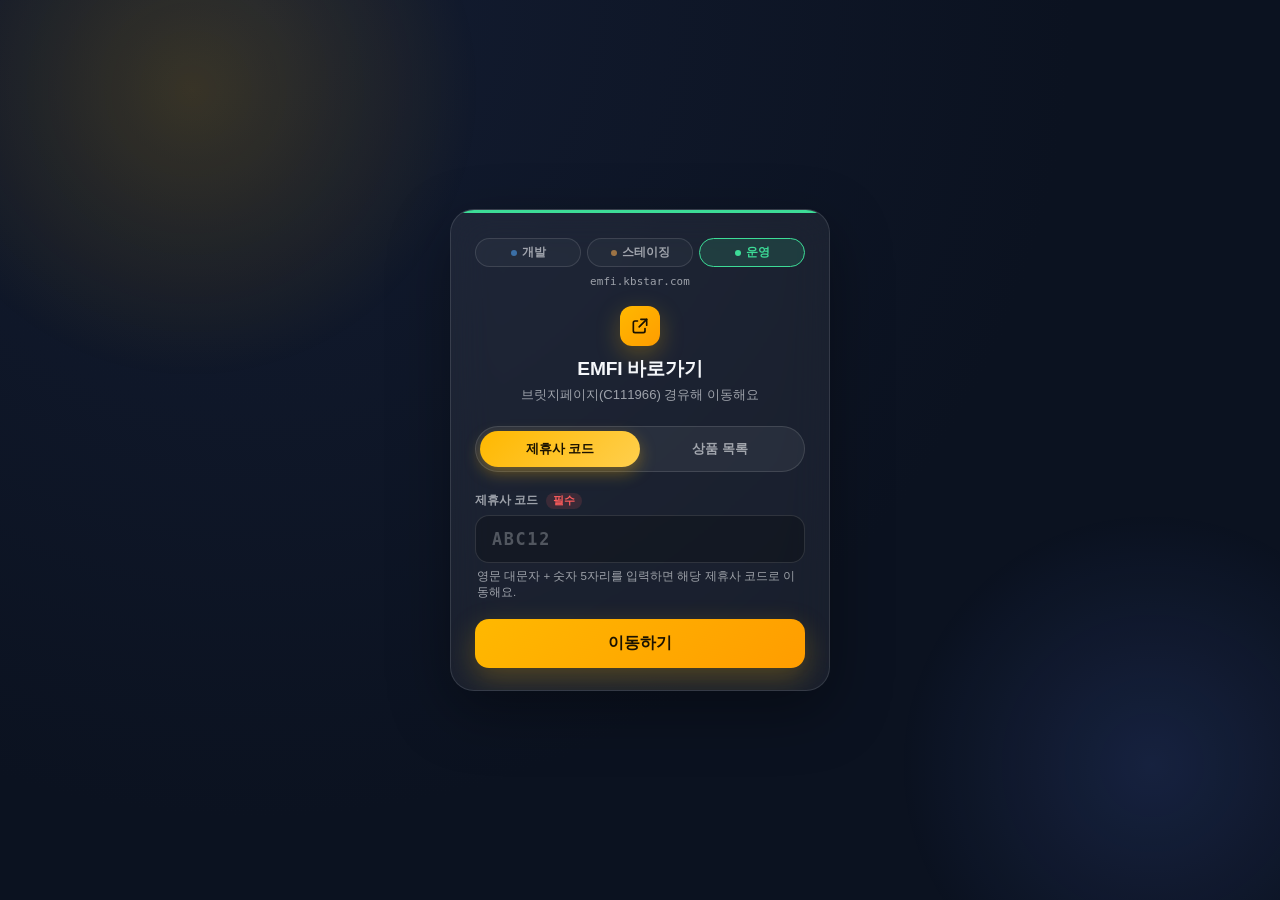
==== index.html @ 29a6f01f "상품 목록에 KB 모니모 매일이자 통장 추가 (개발/스테이징 전용) - 상품 목록 가장 아래에 "KB 모니모 매일이자 통장"(C111802) 추가 - 모니모는 제휴사 코드가 필요 " ====
<!DOCTYPE html>
<html lang="ko">
<head>
<meta charset="UTF-8" />
<meta name="viewport" content="width=device-width, initial-scale=1.0, maximum-scale=1.0, user-scalable=no, viewport-fit=cover" />
<title>EMFI 바로가기</title>
<link rel="stylesheet" href="assets/style.css" />
</head>
<body>
  <div class="bg-glow"></div>

  <main class="card" id="card">
    <div class="env-switch" role="tablist" aria-label="환경 선택">
      <button type="button" class="env-switch__option" data-env="dev" role="tab" aria-selected="false">
        <span class="env-dot"></span>개발
      </button>
      <button type="button" class="env-switch__option" data-env="staging" role="tab" aria-selected="false">
        <span class="env-dot"></span>스테이징
      </button>
      <button type="button" class="env-switch__option is-active" data-env="prod" role="tab" aria-selected="true">
        <span class="env-dot"></span>운영
      </button>
    </div>
    <p class="env-domain" id="env-domain">emfi.kbstar.com</p>

    <header class="card__header">
      <div class="logo-badge" aria-hidden="true">
        <svg width="20" height="20" viewBox="0 0 24 24" fill="none">
          <path d="M9 6H6C4.89543 6 4 6.89543 4 8V18C4 19.1046 4.89543 20 6 20H16C17.1046 20 18 19.1046 18 18V15" stroke="currentColor" stroke-width="2" stroke-linecap="round" stroke-linejoin="round"/>
          <path d="M13 4H20V11" stroke="currentColor" stroke-width="2" stroke-linecap="round" stroke-linejoin="round"/>
          <path d="M20 4L11 13" stroke="currentColor" stroke-width="2" stroke-linecap="round" stroke-linejoin="round"/>
        </svg>
      </div>
      <h1>EMFI 바로가기</h1>
      <p class="subtitle" id="subtitle">코드를 입력하면 바로 이동해드려요</p>
    </header>

    <div class="toggle" role="tablist" aria-label="이동 모드 선택">
      <button type="button" class="toggle__option is-active" data-mode="partner" role="tab" aria-selected="true">
        제휴사 코드
      </button>
      <button type="button" class="toggle__option" data-mode="product" role="tab" aria-selected="false">
        상품 목록
      </button>
      <span class="toggle__thumb" aria-hidden="true"></span>
    </div>

    <!-- Mode 1: 제휴사 코드 입력 -->
    <section class="panel is-active" id="panel-partner" role="tabpanel">
      <label class="field-label" for="input-partner">
        제휴사 코드 <span class="required-badge">필수</span>
      </label>
      <input
        id="input-partner"
        class="field__input field__input--mono"
        type="text"
        inputmode="text"
        autocomplete="off"
        autocapitalize="characters"
        spellcheck="false"
        maxlength="5"
        placeholder="ABC12"
        required
        aria-required="true"
      />
      <p class="field-caption" id="caption-partner">영문 대문자 + 숫자 5자리를 입력하면 해당 제휴사 코드로 이동해요.</p>
    </section>

    <!-- Mode 2: 상품 선택 -->
    <section class="panel" id="panel-product" role="tabpanel">
      <label class="field-label" for="select-product">
        상품 선택 <span class="required-badge">필수</span>
      </label>
      <div class="select-wrap">
        <select id="select-product" required aria-required="true"></select>
        <svg class="select-wrap__chevron" width="14" height="9" viewBox="0 0 14 9" fill="none" aria-hidden="true">
          <path d="M1 1.5L7 7.5L13 1.5" stroke="currentColor" stroke-width="1.8" stroke-linecap="round" stroke-linejoin="round"/>
        </svg>
      </div>
      <p class="field-caption">선택한 상품 페이지로 바로 이동해요.</p>

      <div class="product-alert" id="product-alert" role="status">
        <svg width="15" height="15" viewBox="0 0 24 24" fill="none" aria-hidden="true">
          <rect x="5" y="11" width="14" height="9" rx="2" stroke="currentColor" stroke-width="2"/>
          <path d="M8 11V7a4 4 0 0 1 8 0v4" stroke="currentColor" stroke-width="2" stroke-linecap="round"/>
        </svg>
        <span id="product-alert-text">개발·스테이징 환경에서만 확인할 수 있는 상품이에요.</span>
      </div>

      <div class="product-code-group" id="product-code-group">
        <label class="field-label field-label--sub" for="input-product-code">
          제휴사 코드 <span class="optional-badge">선택</span>
        </label>
        <input
          id="input-product-code"
          class="field__input field__input--mono"
          type="text"
          inputmode="text"
          autocomplete="off"
          autocapitalize="characters"
          spellcheck="false"
          maxlength="5"
          placeholder="KBB01"
        />
        <p class="field-caption" id="caption-product-code">비워두면 기본 코드 <strong>KBB01</strong>로 이동해요.</p>
      </div>
    </section>

    <button type="button" class="go-btn" id="go-btn">
      <span class="go-btn__label">이동하기</span>
      <span class="go-btn__spinner" aria-hidden="true"></span>
    </button>
  </main>

  <script src="assets/script.js"></script>
</body>
</html>
---- assets/style.css ----
:root {
  --bg-1: #0b1220;
  --bg-2: #131c31;
  --gold: #ffb800;
  --gold-soft: rgba(255, 184, 0, 0.16);
  --card-bg: rgba(255, 255, 255, 0.06);
  --card-border: rgba(255, 255, 255, 0.12);
  --text-primary: #f5f7fa;
  --text-muted: rgba(245, 247, 250, 0.6);
  --danger: #ff5d5d;
  --env-dev: #4fa8ff;
  --env-staging: #ffb04f;
  --env-prod: #3ddc97;
  --radius-lg: clamp(18px, 5vh, 24px);
  --radius-md: 14px;
  font-size: 16px;
}

* {
  box-sizing: border-box;
}

html {
  height: 100%;
}

body {
  margin: 0;
  height: 100dvh;
  height: 100svh;
  display: flex;
  align-items: center;
  justify-content: center;
  padding: clamp(10px, 3vh, 24px) 16px;
  font-family: -apple-system, BlinkMacSystemFont, "Pretendard", "Apple SD Gothic Neo",
    "Segoe UI", Roboto, "Noto Sans KR", sans-serif;
  background: radial-gradient(circle at 20% 0%, var(--bg-2), var(--bg-1) 60%);
  color: var(--text-primary);
  overflow: hidden;
}

.bg-glow {
  position: fixed;
  inset: 0;
  z-index: 0;
  pointer-events: none;
  background:
    radial-gradient(480px circle at 15% 10%, var(--gold-soft), transparent 60%),
    radial-gradient(420px circle at 90% 85%, rgba(94, 132, 255, 0.14), transparent 60%);
}

.card {
  position: relative;
  z-index: 1;
  width: 100%;
  max-width: 380px;
  max-height: 100%;
  overflow-y: auto;
  scrollbar-width: none;
  background: var(--card-bg);
  border: 1px solid var(--card-border);
  border-radius: var(--radius-lg);
  padding: clamp(16px, 4vh, 28px) clamp(16px, 5vw, 24px) clamp(14px, 3vh, 22px);
  backdrop-filter: blur(20px);
  -webkit-backdrop-filter: blur(20px);
  box-shadow: 0 20px 60px rgba(0, 0, 0, 0.35);
  animation: rise 0.5s ease;
  display: flex;
  flex-direction: column;
}

.card::-webkit-scrollbar {
  display: none;
}

.card::before {
  content: "";
  position: absolute;
  top: 0;
  left: 0;
  right: 0;
  height: 3px;
  border-radius: var(--radius-lg) var(--radius-lg) 0 0;
  background: var(--env-prod);
  transition: background 0.25s ease;
}

.card.env-dev::before {
  background: var(--env-dev);
}

.card.env-staging::before {
  background: var(--env-staging);
}

.card.env-prod::before {
  background: var(--env-prod);
}

@keyframes rise {
  from {
    opacity: 0;
    transform: translateY(12px);
  }
  to {
    opacity: 1;
    transform: translateY(0);
  }
}

/* Environment switch */
.env-switch {
  position: relative;
  display: grid;
  grid-template-columns: repeat(3, 1fr);
  gap: 6px;
  margin-bottom: 8px;
  flex-shrink: 0;
}

.env-switch__option {
  display: flex;
  align-items: center;
  justify-content: center;
  gap: 5px;
  border: 1px solid var(--card-border);
  background: rgba(255, 255, 255, 0.03);
  color: var(--text-muted);
  font-size: 0.72rem;
  font-weight: 700;
  padding: 6px 4px;
  border-radius: 999px;
  cursor: pointer;
  transition: background 0.2s ease, border-color 0.2s ease, color 0.2s ease;
  -webkit-tap-highlight-color: transparent;
}

.env-switch__option:disabled {
  opacity: 0.35;
  cursor: not-allowed;
}

.env-dot {
  width: 6px;
  height: 6px;
  flex-shrink: 0;
  border-radius: 50%;
  opacity: 0.55;
  transition: opacity 0.2s ease;
}

.env-switch__option[data-env="dev"] .env-dot {
  background: var(--env-dev);
}

.env-switch__option[data-env="staging"] .env-dot {
  background: var(--env-staging);
}

.env-switch__option[data-env="prod"] .env-dot {
  background: var(--env-prod);
}

.env-switch__option.is-active .env-dot {
  opacity: 1;
}

.env-switch__option.is-active[data-env="dev"] {
  background: rgba(79, 168, 255, 0.14);
  border-color: var(--env-dev);
  color: var(--env-dev);
}

.env-switch__option.is-active[data-env="staging"] {
  background: rgba(255, 176, 79, 0.14);
  border-color: var(--env-staging);
  color: var(--env-staging);
}

.env-switch__option.is-active[data-env="prod"] {
  background: rgba(61, 220, 151, 0.14);
  border-color: var(--env-prod);
  color: var(--env-prod);
}

.env-domain {
  text-align: center;
  margin: 0 0 clamp(10px, 2.5vh, 18px);
  font-size: 0.68rem;
  font-family: "SF Mono", "Roboto Mono", ui-monospace, monospace;
  color: var(--text-muted);
  letter-spacing: 0.01em;
}

.card__header {
  text-align: center;
  margin-bottom: clamp(14px, 3vh, 22px);
}

.logo-badge {
  display: inline-flex;
  align-items: center;
  justify-content: center;
  width: 40px;
  height: 40px;
  border-radius: 12px;
  background: linear-gradient(135deg, var(--gold), #ff9d00);
  color: #1a1200;
  font-weight: 800;
  font-size: 0.95rem;
  letter-spacing: 0.02em;
  margin-bottom: 10px;
  box-shadow: 0 8px 24px rgba(255, 184, 0, 0.28);
}

.card__header h1 {
  margin: 0 0 4px;
  font-size: 1.2rem;
  font-weight: 700;
  letter-spacing: -0.01em;
}

.subtitle {
  margin: 0;
  color: var(--text-muted);
  font-size: 0.82rem;
}

/* Toggle */
.toggle {
  position: relative;
  display: grid;
  grid-template-columns: 1fr 1fr;
  background: rgba(255, 255, 255, 0.06);
  border: 1px solid var(--card-border);
  border-radius: 999px;
  padding: 4px;
  margin-bottom: clamp(14px, 3vh, 20px);
  flex-shrink: 0;
}

.toggle__option {
  position: relative;
  z-index: 2;
  border: none;
  background: transparent;
  color: var(--text-muted);
  font-size: 0.84rem;
  font-weight: 600;
  padding: 9px 8px;
  border-radius: 999px;
  cursor: pointer;
  transition: color 0.25s ease;
  -webkit-tap-highlight-color: transparent;
}

.toggle__option.is-active {
  color: #1a1200;
}

.toggle__thumb {
  position: absolute;
  top: 4px;
  left: 4px;
  width: calc(50% - 4px);
  height: calc(100% - 8px);
  border-radius: 999px;
  background: linear-gradient(135deg, var(--gold), #ffcf4d);
  transition: transform 0.28s cubic-bezier(0.65, 0, 0.35, 1);
  z-index: 1;
  box-shadow: 0 6px 16px rgba(255, 184, 0, 0.35);
}

.toggle[data-mode="product"] .toggle__thumb {
  transform: translateX(100%);
}

/* Panels */
.panel {
  display: none;
}

.panel.is-active {
  display: block;
  animation: fade-in 0.25s ease;
}

@keyframes fade-in {
  from { opacity: 0; transform: translateY(4px); }
  to { opacity: 1; transform: translateY(0); }
}

.field-label {
  display: block;
  font-size: 0.78rem;
  font-weight: 600;
  color: var(--text-muted);
  margin-bottom: 6px;
}

.field-label--sub {
  margin-top: 14px;
}

.optional-badge {
  display: inline-block;
  margin-left: 4px;
  padding: 1px 7px;
  font-size: 0.66rem;
  font-weight: 700;
  color: var(--gold);
  background: var(--gold-soft);
  border-radius: 999px;
  vertical-align: middle;
}

.required-badge {
  display: inline-block;
  margin-left: 4px;
  padding: 1px 7px;
  font-size: 0.66rem;
  font-weight: 700;
  color: var(--danger);
  background: rgba(255, 93, 93, 0.14);
  border-radius: 999px;
  vertical-align: middle;
}

.field__input,
.select-wrap select {
  width: 100%;
  padding: 13px 16px;
  font-size: 1.05rem;
  font-weight: 700;
  letter-spacing: 0.1em;
  color: var(--text-primary);
  background: rgba(0, 0, 0, 0.25);
  border: 1.5px solid var(--card-border);
  border-radius: var(--radius-md);
  outline: none;
  transition: border-color 0.2s ease, box-shadow 0.2s ease;
}

.field__input--mono {
  font-family: "SF Mono", "Roboto Mono", ui-monospace, monospace;
}

.field__input::placeholder {
  color: rgba(245, 247, 250, 0.28);
  font-weight: 600;
}

.field__input:focus,
.select-wrap select:focus {
  border-color: var(--gold);
  box-shadow: 0 0 0 4px var(--gold-soft);
}

.field__input.is-invalid {
  border-color: var(--danger);
}

/* Select (combobox) */
.select-wrap {
  position: relative;
}

.select-wrap select {
  appearance: none;
  -webkit-appearance: none;
  letter-spacing: 0;
  font-family: inherit;
  font-size: 0.96rem;
  padding-right: 38px;
  white-space: nowrap;
  overflow: hidden;
  text-overflow: ellipsis;
  cursor: pointer;
}

.select-wrap select option {
  background: #182238;
  color: var(--text-primary);
  font-weight: 500;
}

.select-wrap__chevron {
  position: absolute;
  right: 16px;
  top: 50%;
  transform: translateY(-50%);
  color: var(--gold);
  pointer-events: none;
}

.field-caption {
  min-height: 15px;
  margin: 6px 2px 0;
  font-size: 0.72rem;
  line-height: 1.35;
  color: var(--text-muted);
}

.field-caption strong {
  color: var(--text-primary);
}

.product-alert {
  display: none;
  align-items: flex-start;
  gap: 7px;
  margin: 2px 0 12px;
  padding: 8px 10px;
  border-radius: var(--radius-md);
  border: 1px solid rgba(255, 176, 79, 0.35);
  background: rgba(255, 176, 79, 0.1);
  color: #ffcf94;
  font-size: 0.72rem;
  line-height: 1.4;
}

.product-alert.is-visible {
  display: flex;
}

.product-alert svg {
  flex-shrink: 0;
  margin-top: 1px;
  color: var(--env-staging);
}

.product-code-group.is-hidden {
  display: none;
}

.field-caption.is-error {
  color: var(--danger);
}

/* Button */
.go-btn {
  position: relative;
  width: 100%;
  margin-top: clamp(12px, 2.5vh, 18px);
  padding: 14px;
  border: none;
  border-radius: var(--radius-md);
  background: linear-gradient(135deg, var(--gold), #ff9d00);
  color: #1a1200;
  font-size: 0.98rem;
  font-weight: 700;
  cursor: pointer;
  display: flex;
  align-items: center;
  justify-content: center;
  gap: 8px;
  flex-shrink: 0;
  transition: transform 0.15s ease, box-shadow 0.15s ease, opacity 0.15s ease;
  box-shadow: 0 10px 28px rgba(255, 184, 0, 0.25);
}

.go-btn:active {
  transform: scale(0.98);
}

.go-btn:disabled {
  opacity: 0.55;
  cursor: not-allowed;
  transform: none;
}

.go-btn__spinner {
  display: none;
  width: 16px;
  height: 16px;
  border-radius: 50%;
  border: 2px solid rgba(26, 18, 0, 0.35);
  border-top-color: #1a1200;
  animation: spin 0.7s linear infinite;
}

.go-btn.is-loading .go-btn__spinner {
  display: inline-block;
}

.go-btn.is-loading .go-btn__label {
  opacity: 0.7;
}

@keyframes spin {
  to { transform: rotate(360deg); }
}

@media (max-height: 620px) {
  :root {
    font-size: 15px;
  }
  .card__header {
    margin-bottom: 10px;
  }
  .logo-badge {
    width: 32px;
    height: 32px;
    margin-bottom: 6px;
  }
}
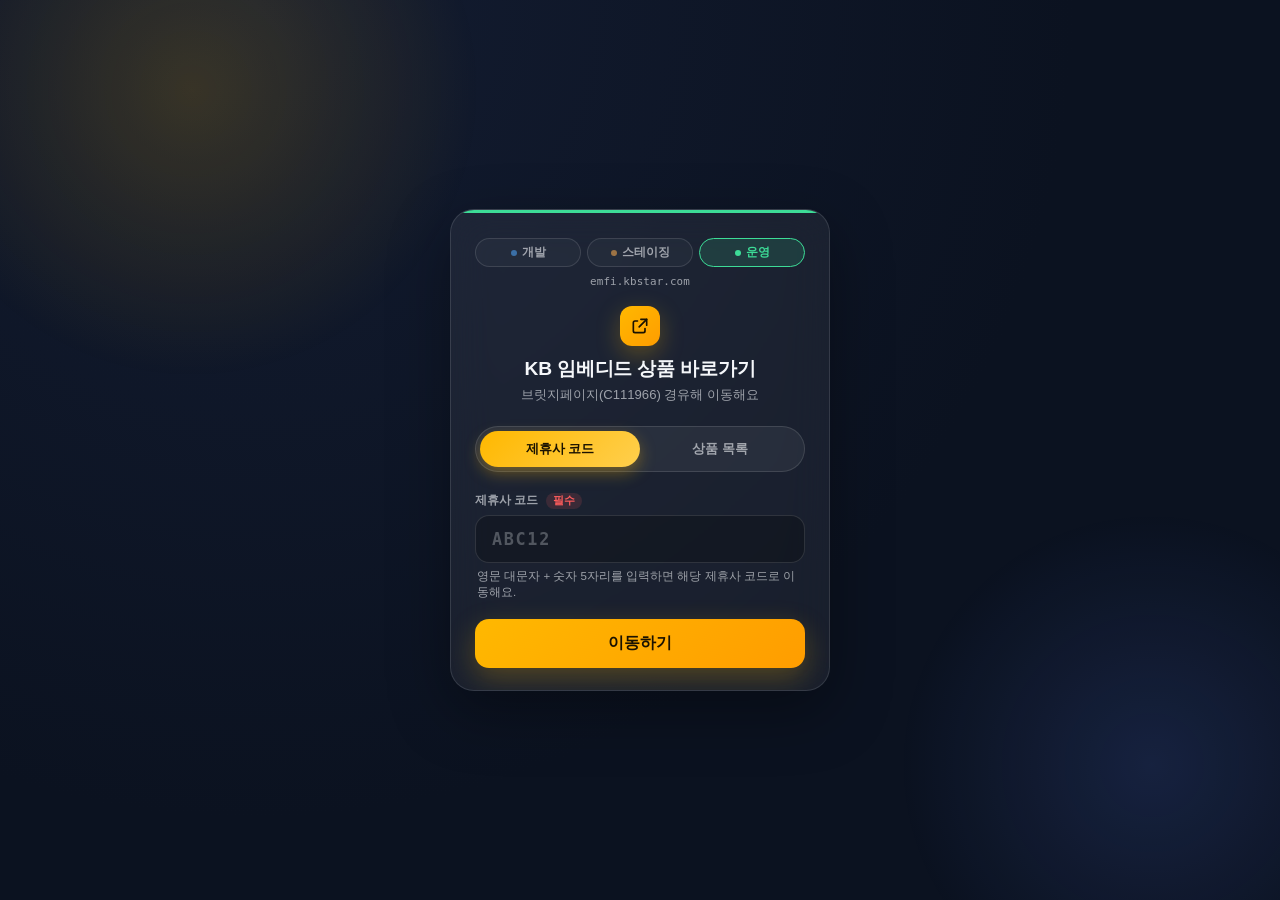
==== commit e05d7f3f: "페이지 제목을 "KB 임베디드 상품 바로가기"로 변경 <title>, h1, README 제목을 "EMFI 바로가기" -> "KB 임베디드 상품 바로가기"로 통일" ====
--- a/index.html
+++ b/index.html
@@ -3,7 +3,7 @@
 <head>
 <meta charset="UTF-8" />
 <meta name="viewport" content="width=device-width, initial-scale=1.0, maximum-scale=1.0, user-scalable=no, viewport-fit=cover" />
-<title>EMFI 바로가기</title>
+<title>KB 임베디드 상품 바로가기</title>
 <link rel="stylesheet" href="assets/style.css" />
 </head>
 <body>
@@ -31,7 +31,7 @@
           <path d="M20 4L11 13" stroke="currentColor" stroke-width="2" stroke-linecap="round" stroke-linejoin="round"/>
         </svg>
       </div>
-      <h1>EMFI 바로가기</h1>
+      <h1>KB 임베디드 상품 바로가기</h1>
       <p class="subtitle" id="subtitle">코드를 입력하면 바로 이동해드려요</p>
     </header>
 
@@ -84,7 +84,7 @@
           <rect x="5" y="11" width="14" height="9" rx="2" stroke="currentColor" stroke-width="2"/>
           <path d="M8 11V7a4 4 0 0 1 8 0v4" stroke="currentColor" stroke-width="2" stroke-linecap="round"/>
         </svg>
-        <span id="product-alert-text">개발·스테이징 환경에서만 확인할 수 있는 상품이에요.</span>
+        <span id="product-alert-text">모니모 매일이자 통장은 제휴사 코드 없이, 개발·스테이징 환경에서만 확인할 수 있는 상품이에요.</span>
       </div>
 
       <div class="product-code-group" id="product-code-group">
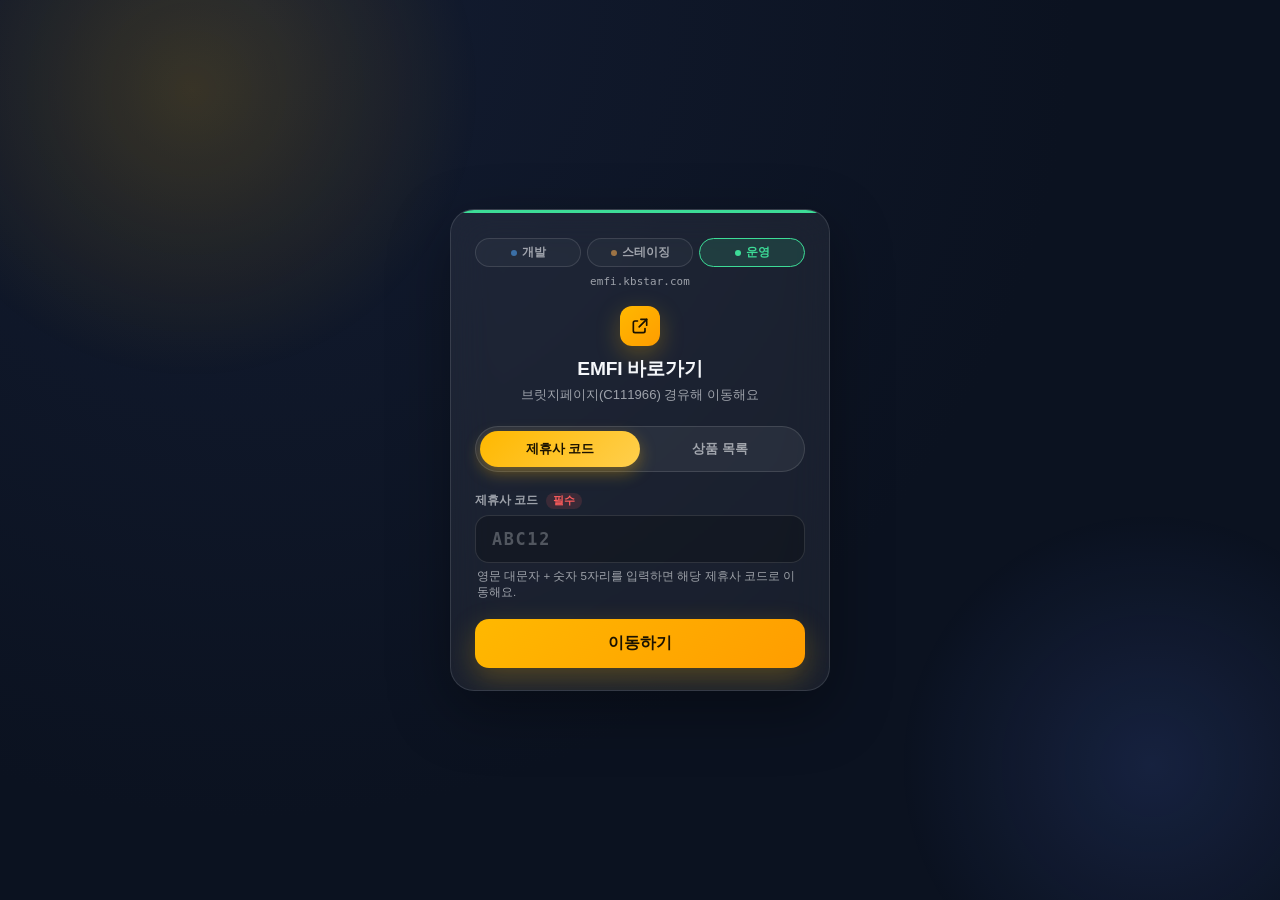
==== commit 6e3a9f77: "페이지 제목을 "EMFI 바로가기"로 되돌림" ====
--- a/index.html
+++ b/index.html
@@ -3,7 +3,7 @@
 <head>
 <meta charset="UTF-8" />
 <meta name="viewport" content="width=device-width, initial-scale=1.0, maximum-scale=1.0, user-scalable=no, viewport-fit=cover" />
-<title>KB 임베디드 상품 바로가기</title>
+<title>EMFI 바로가기</title>
 <link rel="stylesheet" href="assets/style.css" />
 </head>
 <body>
@@ -31,7 +31,7 @@
           <path d="M20 4L11 13" stroke="currentColor" stroke-width="2" stroke-linecap="round" stroke-linejoin="round"/>
         </svg>
       </div>
-      <h1>KB 임베디드 상품 바로가기</h1>
+      <h1>EMFI 바로가기</h1>
       <p class="subtitle" id="subtitle">코드를 입력하면 바로 이동해드려요</p>
     </header>
 
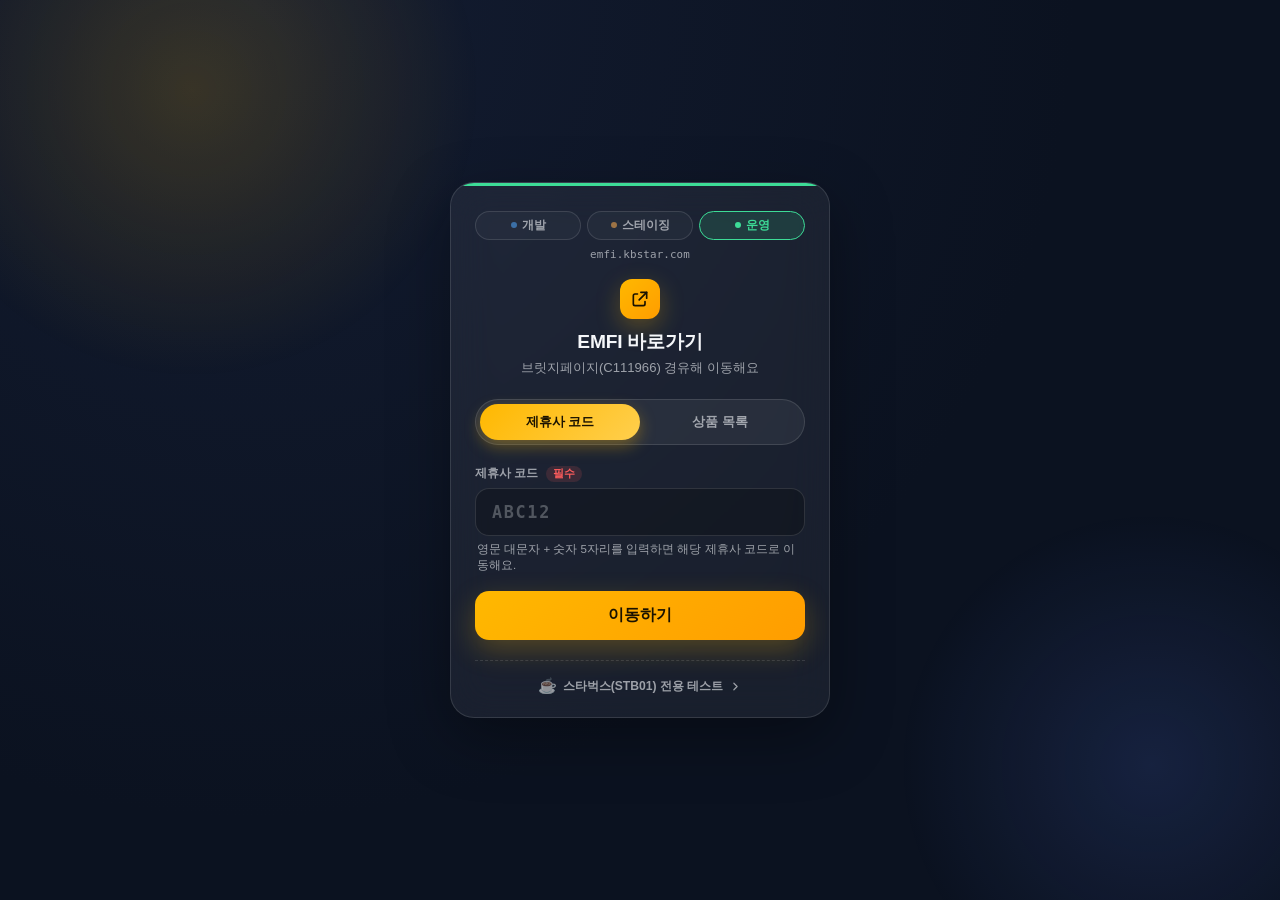
==== commit 48ea97f3: "Add Starbucks(STB01) dedicated test page Adds starbucks.html with per-environment (dev/staging/prod)" ====
--- a/index.html
+++ b/index.html
@@ -110,6 +110,14 @@
       <span class="go-btn__label">이동하기</span>
       <span class="go-btn__spinner" aria-hidden="true"></span>
     </button>
+
+    <a class="footer-link" href="starbucks.html">
+      <span class="footer-link__icon" aria-hidden="true">☕</span>
+      스타벅스(STB01) 전용 테스트
+      <svg class="footer-link__arrow" width="13" height="13" viewBox="0 0 24 24" fill="none" aria-hidden="true">
+        <path d="M9 6l6 6-6 6" stroke="currentColor" stroke-width="2.2" stroke-linecap="round" stroke-linejoin="round"/>
+      </svg>
+    </a>
   </main>
 
   <script src="assets/script.js"></script>
--- a/assets/style.css
+++ b/assets/style.css
@@ -491,6 +491,191 @@
   to { transform: rotate(360deg); }
 }
 
+/* Footer link (bottom menu on main page) */
+.footer-link {
+  display: flex;
+  align-items: center;
+  justify-content: center;
+  gap: 6px;
+  margin-top: clamp(14px, 3vh, 20px);
+  padding-top: clamp(12px, 2.5vh, 16px);
+  border-top: 1px dashed var(--card-border);
+  color: var(--text-muted);
+  font-size: 0.76rem;
+  font-weight: 600;
+  text-decoration: none;
+  flex-shrink: 0;
+  transition: color 0.2s ease;
+}
+
+.footer-link:hover,
+.footer-link:active {
+  color: #1db876;
+}
+
+.footer-link__icon {
+  font-size: 0.95rem;
+}
+
+.footer-link__arrow {
+  transition: transform 0.2s ease;
+}
+
+.footer-link:hover .footer-link__arrow {
+  transform: translateX(2px);
+}
+
+/* Starbucks(STB01) test page theme */
+.card.theme-stb {
+  --gold: #1db876;
+  --gold-soft: rgba(29, 184, 118, 0.16);
+}
+
+.back-link {
+  display: inline-flex;
+  align-items: center;
+  gap: 5px;
+  margin-bottom: clamp(10px, 2vh, 16px);
+  color: var(--text-muted);
+  font-size: 0.76rem;
+  font-weight: 600;
+  text-decoration: none;
+  flex-shrink: 0;
+}
+
+.back-link:hover {
+  color: var(--text-primary);
+}
+
+.partner-badge {
+  display: flex;
+  align-items: center;
+  justify-content: center;
+  gap: 5px;
+  margin: 0 auto clamp(14px, 3vh, 20px);
+  padding: 5px 12px;
+  border-radius: 999px;
+  background: var(--gold-soft);
+  color: var(--gold);
+  font-size: 0.72rem;
+  font-weight: 700;
+  font-family: "SF Mono", "Roboto Mono", ui-monospace, monospace;
+  letter-spacing: 0.03em;
+  width: fit-content;
+}
+
+/* Shortcut list */
+.shortcut-list {
+  display: flex;
+  flex-direction: column;
+  gap: 10px;
+}
+
+.shortcut-item {
+  display: grid;
+  grid-template-columns: 38px 1fr;
+  gap: 3px 12px;
+  padding: 14px;
+  border: 1.5px solid var(--card-border);
+  border-radius: var(--radius-md);
+  background: rgba(0, 0, 0, 0.2);
+  transition: border-color 0.2s ease, background 0.2s ease;
+}
+
+.shortcut-item:focus-within,
+.shortcut-item:hover {
+  border-color: var(--gold);
+  background: rgba(0, 0, 0, 0.28);
+}
+
+.shortcut-item__icon {
+  grid-row: 1 / 4;
+  display: flex;
+  align-items: center;
+  justify-content: center;
+  width: 38px;
+  height: 38px;
+  border-radius: 10px;
+  background: var(--gold-soft);
+  font-size: 1.1rem;
+}
+
+.shortcut-item__title {
+  margin: 0;
+  font-size: 0.94rem;
+  font-weight: 700;
+}
+
+.shortcut-item__url {
+  margin: 0;
+  font-size: 0.65rem;
+  font-family: "SF Mono", "Roboto Mono", ui-monospace, monospace;
+  color: var(--text-muted);
+  word-break: break-all;
+  line-height: 1.4;
+}
+
+.shortcut-item__actions {
+  display: flex;
+  gap: 8px;
+  margin-top: 3px;
+}
+
+.shortcut-item__go,
+.shortcut-item__copy {
+  display: inline-flex;
+  align-items: center;
+  justify-content: center;
+  gap: 5px;
+  border: none;
+  border-radius: 999px;
+  font-size: 0.74rem;
+  font-weight: 700;
+  cursor: pointer;
+  text-decoration: none;
+  -webkit-tap-highlight-color: transparent;
+  transition: transform 0.15s ease, opacity 0.15s ease;
+}
+
+.shortcut-item__go {
+  flex: 1;
+  padding: 9px 12px;
+  background: var(--gold);
+  color: #04241a;
+}
+
+.shortcut-item__copy {
+  width: 34px;
+  height: 34px;
+  padding: 0;
+  flex-shrink: 0;
+  background: rgba(255, 255, 255, 0.06);
+  border: 1px solid var(--card-border);
+  color: var(--text-muted);
+}
+
+.shortcut-item__copy.is-copied {
+  color: var(--gold);
+  border-color: var(--gold);
+}
+
+.shortcut-item__copy .icon-check {
+  display: none;
+}
+
+.shortcut-item__copy.is-copied .icon-copy {
+  display: none;
+}
+
+.shortcut-item__copy.is-copied .icon-check {
+  display: block;
+}
+
+.shortcut-item__go:active,
+.shortcut-item__copy:active {
+  transform: scale(0.95);
+}
+
 @media (max-height: 620px) {
   :root {
     font-size: 15px;
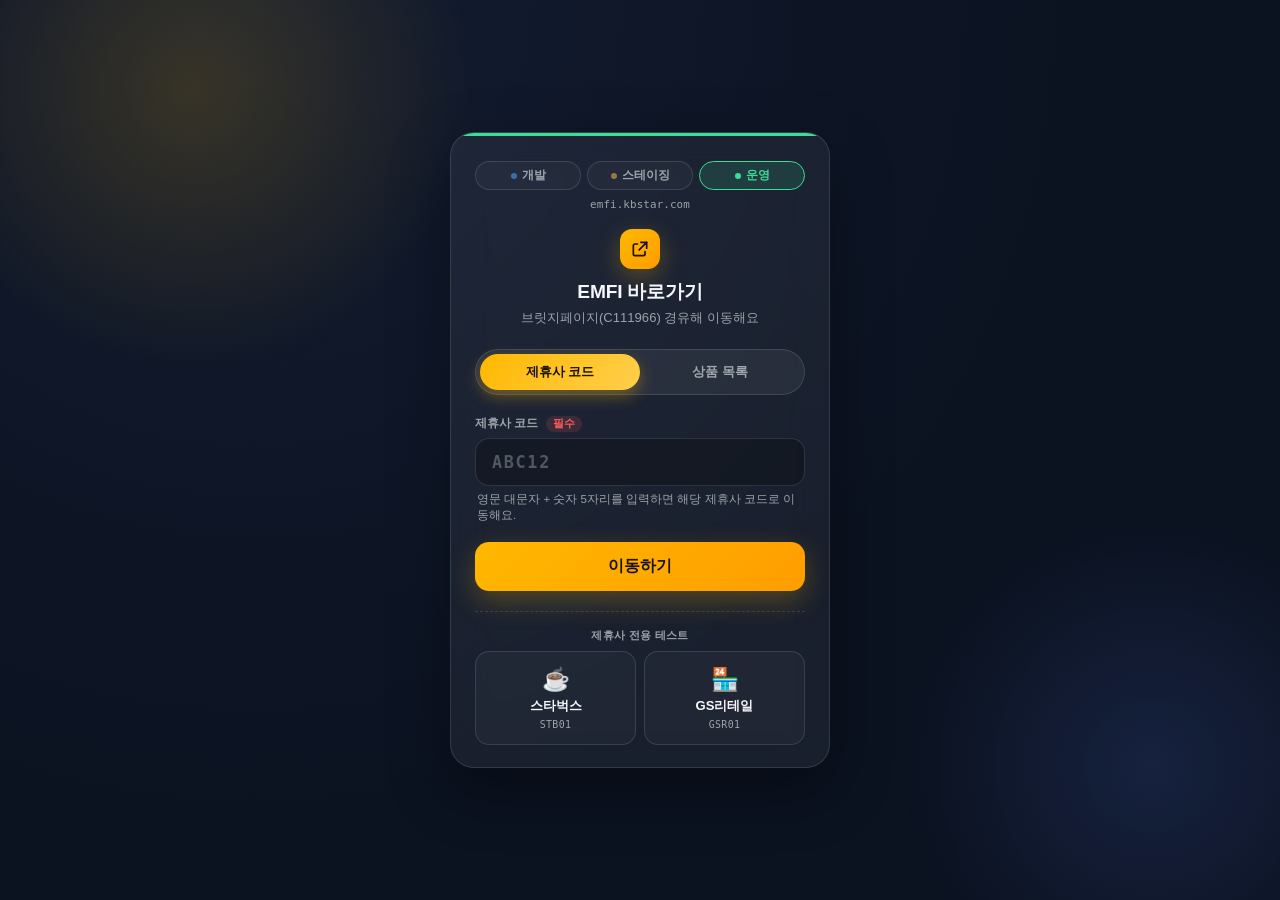
==== commit 89853d02: "Add GS리테일(GSR01) dedicated test page, enlarge brand test menu Adds gsretail.html with per-environmen" ====
--- a/index.html
+++ b/index.html
@@ -111,13 +111,21 @@
       <span class="go-btn__spinner" aria-hidden="true"></span>
     </button>
 
-    <a class="footer-link" href="starbucks.html">
-      <span class="footer-link__icon" aria-hidden="true">☕</span>
-      스타벅스(STB01) 전용 테스트
-      <svg class="footer-link__arrow" width="13" height="13" viewBox="0 0 24 24" fill="none" aria-hidden="true">
-        <path d="M9 6l6 6-6 6" stroke="currentColor" stroke-width="2.2" stroke-linecap="round" stroke-linejoin="round"/>
-      </svg>
-    </a>
+    <div class="brand-shortcuts">
+      <p class="brand-shortcuts__label">제휴사 전용 테스트</p>
+      <div class="brand-shortcuts__grid">
+        <a class="brand-shortcut brand-shortcut--stb" href="starbucks.html">
+          <span class="brand-shortcut__icon" aria-hidden="true">☕</span>
+          <span class="brand-shortcut__name">스타벅스</span>
+          <span class="brand-shortcut__code">STB01</span>
+        </a>
+        <a class="brand-shortcut brand-shortcut--gsr" href="gsretail.html">
+          <span class="brand-shortcut__icon" aria-hidden="true">🏪</span>
+          <span class="brand-shortcut__name">GS리테일</span>
+          <span class="brand-shortcut__code">GSR01</span>
+        </a>
+      </div>
+    </div>
   </main>
 
   <script src="assets/script.js"></script>
--- a/assets/style.css
+++ b/assets/style.css
@@ -491,44 +491,97 @@
   to { transform: rotate(360deg); }
 }
 
-/* Footer link (bottom menu on main page) */
-.footer-link {
-  display: flex;
-  align-items: center;
-  justify-content: center;
-  gap: 6px;
+/* Brand shortcuts (bottom menu on main page) */
+.brand-shortcuts {
   margin-top: clamp(14px, 3vh, 20px);
   padding-top: clamp(12px, 2.5vh, 16px);
   border-top: 1px dashed var(--card-border);
-  color: var(--text-muted);
-  font-size: 0.76rem;
-  font-weight: 600;
+  flex-shrink: 0;
+}
+
+.brand-shortcuts__label {
+  margin: 0 0 8px;
+  text-align: center;
+  font-size: 0.7rem;
+  font-weight: 700;
+  letter-spacing: 0.03em;
+  color: var(--text-muted);
+}
+
+.brand-shortcuts__grid {
+  display: grid;
+  grid-template-columns: 1fr 1fr;
+  gap: 8px;
+}
+
+.brand-shortcut {
+  display: flex;
+  flex-direction: column;
+  align-items: center;
+  gap: 4px;
+  padding: 14px 8px;
+  border: 1.5px solid var(--card-border);
+  border-radius: var(--radius-md);
+  background: rgba(255, 255, 255, 0.03);
   text-decoration: none;
-  flex-shrink: 0;
+  color: var(--text-primary);
+  transition: border-color 0.2s ease, background 0.2s ease, transform 0.15s ease;
+  -webkit-tap-highlight-color: transparent;
+}
+
+.brand-shortcut:active {
+  transform: scale(0.97);
+}
+
+.brand-shortcut__icon {
+  font-size: 1.4rem;
+}
+
+.brand-shortcut__name {
+  font-size: 0.82rem;
+  font-weight: 700;
+}
+
+.brand-shortcut__code {
+  font-size: 0.62rem;
+  font-family: "SF Mono", "Roboto Mono", ui-monospace, monospace;
+  color: var(--text-muted);
+  letter-spacing: 0.03em;
   transition: color 0.2s ease;
 }
 
-.footer-link:hover,
-.footer-link:active {
+.brand-shortcut--stb:hover,
+.brand-shortcut--stb:focus-visible {
+  border-color: #1db876;
+  background: rgba(29, 184, 118, 0.1);
+}
+
+.brand-shortcut--stb:hover .brand-shortcut__code,
+.brand-shortcut--stb:focus-visible .brand-shortcut__code {
   color: #1db876;
 }
 
-.footer-link__icon {
-  font-size: 0.95rem;
-}
-
-.footer-link__arrow {
-  transition: transform 0.2s ease;
-}
-
-.footer-link:hover .footer-link__arrow {
-  transform: translateX(2px);
+.brand-shortcut--gsr:hover,
+.brand-shortcut--gsr:focus-visible {
+  border-color: #3b82f6;
+  background: rgba(59, 130, 246, 0.1);
+}
+
+.brand-shortcut--gsr:hover .brand-shortcut__code,
+.brand-shortcut--gsr:focus-visible .brand-shortcut__code {
+  color: #3b82f6;
 }
 
 /* Starbucks(STB01) test page theme */
 .card.theme-stb {
   --gold: #1db876;
   --gold-soft: rgba(29, 184, 118, 0.16);
+}
+
+/* GS리테일(GSR01) test page theme */
+.card.theme-gsr {
+  --gold: #3b82f6;
+  --gold-soft: rgba(59, 130, 246, 0.16);
 }
 
 .back-link {
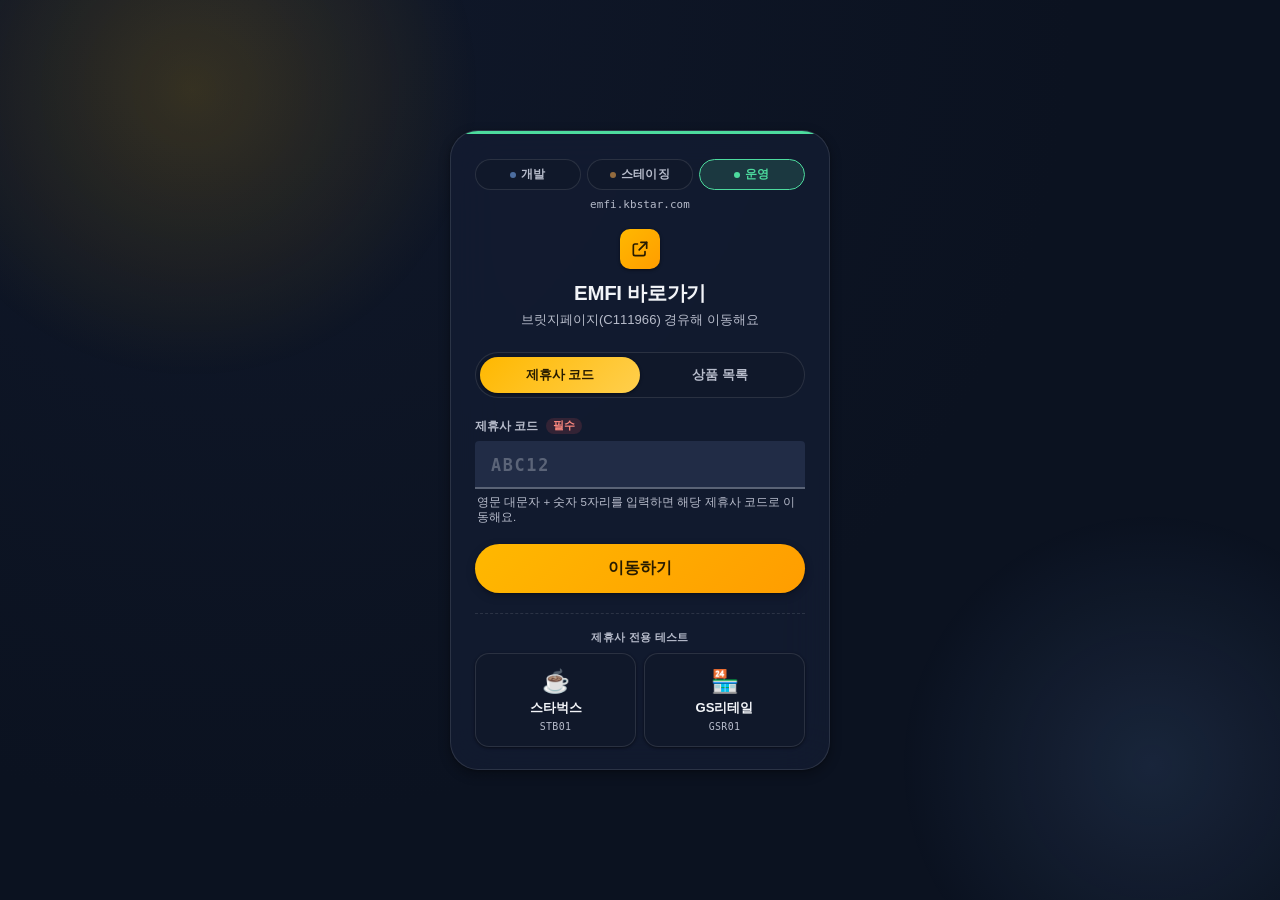
==== commit bec2457f: "Google Material 스타일로 UI/UX 리디자인 - 색상/표면을 Material 3 톤 역할(primary, surface-container 단계,   outline, e" ====
--- a/index.html
+++ b/index.html
@@ -11,13 +11,13 @@
 
   <main class="card" id="card">
     <div class="env-switch" role="tablist" aria-label="환경 선택">
-      <button type="button" class="env-switch__option" data-env="dev" role="tab" aria-selected="false">
+      <button type="button" class="env-switch__option ripple-surface" data-env="dev" role="tab" aria-selected="false">
         <span class="env-dot"></span>개발
       </button>
-      <button type="button" class="env-switch__option" data-env="staging" role="tab" aria-selected="false">
+      <button type="button" class="env-switch__option ripple-surface" data-env="staging" role="tab" aria-selected="false">
         <span class="env-dot"></span>스테이징
       </button>
-      <button type="button" class="env-switch__option is-active" data-env="prod" role="tab" aria-selected="true">
+      <button type="button" class="env-switch__option ripple-surface is-active" data-env="prod" role="tab" aria-selected="true">
         <span class="env-dot"></span>운영
       </button>
     </div>
@@ -36,10 +36,10 @@
     </header>
 
     <div class="toggle" role="tablist" aria-label="이동 모드 선택">
-      <button type="button" class="toggle__option is-active" data-mode="partner" role="tab" aria-selected="true">
+      <button type="button" class="toggle__option ripple-surface is-active" data-mode="partner" role="tab" aria-selected="true">
         제휴사 코드
       </button>
-      <button type="button" class="toggle__option" data-mode="product" role="tab" aria-selected="false">
+      <button type="button" class="toggle__option ripple-surface" data-mode="product" role="tab" aria-selected="false">
         상품 목록
       </button>
       <span class="toggle__thumb" aria-hidden="true"></span>
@@ -84,7 +84,7 @@
           <rect x="5" y="11" width="14" height="9" rx="2" stroke="currentColor" stroke-width="2"/>
           <path d="M8 11V7a4 4 0 0 1 8 0v4" stroke="currentColor" stroke-width="2" stroke-linecap="round"/>
         </svg>
-        <span id="product-alert-text">모니모 매일이자 통장은 제휴사 코드 없이, 개발·스테이징 환경에서만 확인할 수 있는 상품이에요.</span>
+        <span id="product-alert-text">모니모 매일이자 통장은 제휴사 코드 없이, 개발·스테이징 환경에서만 확인할 수 있는 상품이에요. (C111802는 테스트용 페이지예요)</span>
       </div>
 
       <div class="product-code-group" id="product-code-group">
@@ -106,7 +106,7 @@
       </div>
     </section>
 
-    <button type="button" class="go-btn" id="go-btn">
+    <button type="button" class="go-btn ripple-surface" id="go-btn">
       <span class="go-btn__label">이동하기</span>
       <span class="go-btn__spinner" aria-hidden="true"></span>
     </button>
@@ -114,12 +114,12 @@
     <div class="brand-shortcuts">
       <p class="brand-shortcuts__label">제휴사 전용 테스트</p>
       <div class="brand-shortcuts__grid">
-        <a class="brand-shortcut brand-shortcut--stb" href="starbucks.html">
+        <a class="brand-shortcut brand-shortcut--stb ripple-surface" href="starbucks.html">
           <span class="brand-shortcut__icon" aria-hidden="true">☕</span>
           <span class="brand-shortcut__name">스타벅스</span>
           <span class="brand-shortcut__code">STB01</span>
         </a>
-        <a class="brand-shortcut brand-shortcut--gsr" href="gsretail.html">
+        <a class="brand-shortcut brand-shortcut--gsr ripple-surface" href="gsretail.html">
           <span class="brand-shortcut__icon" aria-hidden="true">🏪</span>
           <span class="brand-shortcut__name">GS리테일</span>
           <span class="brand-shortcut__code">GSR01</span>
@@ -128,6 +128,7 @@
     </div>
   </main>
 
+  <script src="assets/ripple.js"></script>
   <script src="assets/script.js"></script>
 </body>
 </html>
--- a/assets/style.css
+++ b/assets/style.css
@@ -1,18 +1,50 @@
 :root {
-  --bg-1: #0b1220;
-  --bg-2: #131c31;
-  --gold: #ffb800;
-  --gold-soft: rgba(255, 184, 0, 0.16);
-  --card-bg: rgba(255, 255, 255, 0.06);
-  --card-border: rgba(255, 255, 255, 0.12);
-  --text-primary: #f5f7fa;
-  --text-muted: rgba(245, 247, 250, 0.6);
-  --danger: #ff5d5d;
-  --env-dev: #4fa8ff;
+  /* Material-inspired tonal roles (dark surface, brand "gold" as primary) */
+  --md-primary: #ffb800;
+  --md-on-primary: #271b00;
+  --md-primary-container: rgba(255, 184, 0, 0.16);
+  --md-on-primary-container: #ffd97a;
+
+  --md-surface: #0b1220;
+  --md-surface-container-low: #10182a;
+  --md-surface-container: #141d33;
+  --md-surface-container-high: #1a2439;
+  --md-surface-container-highest: #212c46;
+  --md-on-surface: #f2f4f8;
+  --md-on-surface-variant: #b7bccb;
+
+  --md-outline: rgba(255, 255, 255, 0.26);
+  --md-outline-variant: rgba(255, 255, 255, 0.11);
+
+  --md-error: #ff8a80;
+  --md-error-container: rgba(255, 93, 93, 0.14);
+
+  --env-dev: #7fb2ff;
   --env-staging: #ffb04f;
-  --env-prod: #3ddc97;
-  --radius-lg: clamp(18px, 5vh, 24px);
+  --env-prod: #4ddb9e;
+
+  /* Short aliases used throughout the component rules below */
+  --gold: var(--md-primary);
+  --gold-soft: var(--md-primary-container);
+  --card-bg: var(--md-surface-container);
+  --card-border: var(--md-outline-variant);
+  --text-primary: var(--md-on-surface);
+  --text-muted: var(--md-on-surface-variant);
+  --danger: var(--md-error);
+
+  --radius-xs: 4px;
+  --radius-sm: 10px;
   --radius-md: 14px;
+  --radius-lg: clamp(20px, 5vh, 28px);
+  --radius-full: 999px;
+
+  --elevation-1: 0 1px 2px rgba(0, 0, 0, 0.3), 0 1px 3px 1px rgba(0, 0, 0, 0.15);
+  --elevation-2: 0 1px 2px rgba(0, 0, 0, 0.3), 0 3px 8px 1px rgba(0, 0, 0, 0.18);
+  --elevation-3: 0 4px 10px 3px rgba(0, 0, 0, 0.2), 0 1px 3px rgba(0, 0, 0, 0.3);
+
+  --motion-standard: cubic-bezier(0.2, 0, 0, 1);
+  --motion-emphasized: cubic-bezier(0.3, 0, 0.2, 1);
+
   font-size: 16px;
 }
 
@@ -32,11 +64,12 @@
   align-items: center;
   justify-content: center;
   padding: clamp(10px, 3vh, 24px) 16px;
-  font-family: -apple-system, BlinkMacSystemFont, "Pretendard", "Apple SD Gothic Neo",
-    "Segoe UI", Roboto, "Noto Sans KR", sans-serif;
-  background: radial-gradient(circle at 20% 0%, var(--bg-2), var(--bg-1) 60%);
+  font-family: "Pretendard", "Apple SD Gothic Neo", "Malgun Gothic", -apple-system,
+    BlinkMacSystemFont, "Segoe UI", Roboto, "Noto Sans KR", sans-serif;
+  background: radial-gradient(circle at 20% 0%, var(--md-surface-container-low), var(--md-surface) 60%);
   color: var(--text-primary);
   overflow: hidden;
+  -webkit-font-smoothing: antialiased;
 }
 
 .bg-glow {
@@ -46,7 +79,7 @@
   pointer-events: none;
   background:
     radial-gradient(480px circle at 15% 10%, var(--gold-soft), transparent 60%),
-    radial-gradient(420px circle at 90% 85%, rgba(94, 132, 255, 0.14), transparent 60%);
+    radial-gradient(420px circle at 90% 85%, rgba(127, 178, 255, 0.12), transparent 60%);
 }
 
 .card {
@@ -57,14 +90,14 @@
   max-height: 100%;
   overflow-y: auto;
   scrollbar-width: none;
-  background: var(--card-bg);
+  background: rgba(20, 29, 51, 0.78);
   border: 1px solid var(--card-border);
   border-radius: var(--radius-lg);
   padding: clamp(16px, 4vh, 28px) clamp(16px, 5vw, 24px) clamp(14px, 3vh, 22px);
-  backdrop-filter: blur(20px);
-  -webkit-backdrop-filter: blur(20px);
-  box-shadow: 0 20px 60px rgba(0, 0, 0, 0.35);
-  animation: rise 0.5s ease;
+  backdrop-filter: blur(24px);
+  -webkit-backdrop-filter: blur(24px);
+  box-shadow: var(--elevation-3);
+  animation: rise 0.4s var(--motion-emphasized);
   display: flex;
   flex-direction: column;
 }
@@ -82,7 +115,7 @@
   height: 3px;
   border-radius: var(--radius-lg) var(--radius-lg) 0 0;
   background: var(--env-prod);
-  transition: background 0.25s ease;
+  transition: background 0.25s var(--motion-standard);
 }
 
 .card.env-dev::before {
@@ -100,15 +133,15 @@
 @keyframes rise {
   from {
     opacity: 0;
-    transform: translateY(12px);
+    transform: translateY(10px) scale(0.99);
   }
   to {
     opacity: 1;
-    transform: translateY(0);
+    transform: translateY(0) scale(1);
   }
 }
 
-/* Environment switch */
+/* Environment switch (Material segmented buttons) */
 .env-switch {
   position: relative;
   display: grid;
@@ -124,20 +157,33 @@
   justify-content: center;
   gap: 5px;
   border: 1px solid var(--card-border);
-  background: rgba(255, 255, 255, 0.03);
+  background: var(--md-surface-container-low);
   color: var(--text-muted);
   font-size: 0.72rem;
   font-weight: 700;
-  padding: 6px 4px;
-  border-radius: 999px;
+  letter-spacing: 0.01em;
+  padding: 7px 4px;
+  border-radius: var(--radius-full);
   cursor: pointer;
-  transition: background 0.2s ease, border-color 0.2s ease, color 0.2s ease;
+  transition: background 0.2s var(--motion-standard), border-color 0.2s var(--motion-standard),
+    color 0.2s var(--motion-standard);
   -webkit-tap-highlight-color: transparent;
+}
+
+.env-switch__option:focus-visible,
+.toggle__option:focus-visible,
+.go-btn:focus-visible,
+.brand-shortcut:focus-visible,
+.shortcut-item__go:focus-visible,
+.shortcut-item__copy:focus-visible {
+  outline: 2px solid var(--gold);
+  outline-offset: 2px;
 }
 
 .env-switch__option:disabled {
   opacity: 0.35;
   cursor: not-allowed;
+  pointer-events: none;
 }
 
 .env-dot {
@@ -166,19 +212,19 @@
 }
 
 .env-switch__option.is-active[data-env="dev"] {
-  background: rgba(79, 168, 255, 0.14);
+  background: rgba(127, 178, 255, 0.16);
   border-color: var(--env-dev);
   color: var(--env-dev);
 }
 
 .env-switch__option.is-active[data-env="staging"] {
-  background: rgba(255, 176, 79, 0.14);
+  background: rgba(255, 176, 79, 0.16);
   border-color: var(--env-staging);
   color: var(--env-staging);
 }
 
 .env-switch__option.is-active[data-env="prod"] {
-  background: rgba(61, 220, 151, 0.14);
+  background: rgba(77, 219, 158, 0.16);
   border-color: var(--env-prod);
   color: var(--env-prod);
 }
@@ -203,37 +249,38 @@
   justify-content: center;
   width: 40px;
   height: 40px;
-  border-radius: 12px;
+  border-radius: var(--radius-sm);
   background: linear-gradient(135deg, var(--gold), #ff9d00);
-  color: #1a1200;
+  color: var(--md-on-primary);
   font-weight: 800;
   font-size: 0.95rem;
   letter-spacing: 0.02em;
   margin-bottom: 10px;
-  box-shadow: 0 8px 24px rgba(255, 184, 0, 0.28);
+  box-shadow: var(--elevation-1);
 }
 
 .card__header h1 {
   margin: 0 0 4px;
-  font-size: 1.2rem;
-  font-weight: 700;
-  letter-spacing: -0.01em;
+  font-size: 1.28rem;
+  font-weight: 800;
+  letter-spacing: -0.015em;
 }
 
 .subtitle {
   margin: 0;
   color: var(--text-muted);
   font-size: 0.82rem;
-}
-
-/* Toggle */
+  line-height: 1.4;
+}
+
+/* Toggle (Material segmented control) */
 .toggle {
   position: relative;
   display: grid;
   grid-template-columns: 1fr 1fr;
-  background: rgba(255, 255, 255, 0.06);
+  background: var(--md-surface-container-low);
   border: 1px solid var(--card-border);
-  border-radius: 999px;
+  border-radius: var(--radius-full);
   padding: 4px;
   margin-bottom: clamp(14px, 3vh, 20px);
   flex-shrink: 0;
@@ -248,14 +295,14 @@
   font-size: 0.84rem;
   font-weight: 600;
   padding: 9px 8px;
-  border-radius: 999px;
+  border-radius: var(--radius-full);
   cursor: pointer;
-  transition: color 0.25s ease;
+  transition: color 0.25s var(--motion-standard);
   -webkit-tap-highlight-color: transparent;
 }
 
 .toggle__option.is-active {
-  color: #1a1200;
+  color: var(--md-on-primary);
 }
 
 .toggle__thumb {
@@ -264,11 +311,11 @@
   left: 4px;
   width: calc(50% - 4px);
   height: calc(100% - 8px);
-  border-radius: 999px;
+  border-radius: var(--radius-full);
   background: linear-gradient(135deg, var(--gold), #ffcf4d);
-  transition: transform 0.28s cubic-bezier(0.65, 0, 0.35, 1);
+  transition: transform 0.3s var(--motion-emphasized);
   z-index: 1;
-  box-shadow: 0 6px 16px rgba(255, 184, 0, 0.35);
+  box-shadow: var(--elevation-1);
 }
 
 .toggle[data-mode="product"] .toggle__thumb {
@@ -282,7 +329,7 @@
 
 .panel.is-active {
   display: block;
-  animation: fade-in 0.25s ease;
+  animation: fade-in 0.22s var(--motion-standard);
 }
 
 @keyframes fade-in {
@@ -308,9 +355,9 @@
   padding: 1px 7px;
   font-size: 0.66rem;
   font-weight: 700;
-  color: var(--gold);
+  color: var(--md-on-primary-container);
   background: var(--gold-soft);
-  border-radius: 999px;
+  border-radius: var(--radius-full);
   vertical-align: middle;
 }
 
@@ -321,24 +368,26 @@
   font-size: 0.66rem;
   font-weight: 700;
   color: var(--danger);
-  background: rgba(255, 93, 93, 0.14);
-  border-radius: 999px;
+  background: var(--md-error-container);
+  border-radius: var(--radius-full);
   vertical-align: middle;
 }
 
+/* Filled text fields (Material 3 style: flat indicator, rounded top only) */
 .field__input,
 .select-wrap select {
   width: 100%;
-  padding: 13px 16px;
+  padding: 14px 16px 12px;
   font-size: 1.05rem;
   font-weight: 700;
   letter-spacing: 0.1em;
   color: var(--text-primary);
-  background: rgba(0, 0, 0, 0.25);
-  border: 1.5px solid var(--card-border);
-  border-radius: var(--radius-md);
+  background: var(--md-surface-container-highest);
+  border: none;
+  border-bottom: 2px solid var(--md-outline);
+  border-radius: var(--radius-xs) var(--radius-xs) 0 0;
   outline: none;
-  transition: border-color 0.2s ease, box-shadow 0.2s ease;
+  transition: border-color 0.2s var(--motion-standard), background 0.2s var(--motion-standard);
 }
 
 .field__input--mono {
@@ -352,12 +401,12 @@
 
 .field__input:focus,
 .select-wrap select:focus {
-  border-color: var(--gold);
-  box-shadow: 0 0 0 4px var(--gold-soft);
+  border-bottom-color: var(--gold);
+  background: var(--md-surface-container-high);
 }
 
 .field__input.is-invalid {
-  border-color: var(--danger);
+  border-bottom-color: var(--danger);
 }
 
 /* Select (combobox) */
@@ -379,7 +428,7 @@
 }
 
 .select-wrap select option {
-  background: #182238;
+  background: var(--md-surface-container-high);
   color: var(--text-primary);
   font-weight: 500;
 }
@@ -411,7 +460,7 @@
   gap: 7px;
   margin: 2px 0 12px;
   padding: 8px 10px;
-  border-radius: var(--radius-md);
+  border-radius: var(--radius-sm);
   border: 1px solid rgba(255, 176, 79, 0.35);
   background: rgba(255, 176, 79, 0.1);
   color: #ffcf94;
@@ -437,16 +486,16 @@
   color: var(--danger);
 }
 
-/* Button */
+/* Button (Material filled button) */
 .go-btn {
   position: relative;
   width: 100%;
   margin-top: clamp(12px, 2.5vh, 18px);
   padding: 14px;
   border: none;
-  border-radius: var(--radius-md);
+  border-radius: var(--radius-full);
   background: linear-gradient(135deg, var(--gold), #ff9d00);
-  color: #1a1200;
+  color: var(--md-on-primary);
   font-size: 0.98rem;
   font-weight: 700;
   cursor: pointer;
@@ -455,18 +504,26 @@
   justify-content: center;
   gap: 8px;
   flex-shrink: 0;
-  transition: transform 0.15s ease, box-shadow 0.15s ease, opacity 0.15s ease;
-  box-shadow: 0 10px 28px rgba(255, 184, 0, 0.25);
+  transition: transform 0.15s var(--motion-standard), box-shadow 0.2s var(--motion-standard),
+    opacity 0.15s ease;
+  box-shadow: var(--elevation-2);
+}
+
+.go-btn:hover {
+  box-shadow: var(--elevation-3);
 }
 
 .go-btn:active {
   transform: scale(0.98);
+  box-shadow: var(--elevation-1);
 }
 
 .go-btn:disabled {
   opacity: 0.55;
   cursor: not-allowed;
+  pointer-events: none;
   transform: none;
+  box-shadow: none;
 }
 
 .go-btn__spinner {
@@ -474,8 +531,8 @@
   width: 16px;
   height: 16px;
   border-radius: 50%;
-  border: 2px solid rgba(26, 18, 0, 0.35);
-  border-top-color: #1a1200;
+  border: 2px solid rgba(39, 27, 0, 0.35);
+  border-top-color: var(--md-on-primary);
   animation: spin 0.7s linear infinite;
 }
 
@@ -522,11 +579,17 @@
   padding: 14px 8px;
   border: 1.5px solid var(--card-border);
   border-radius: var(--radius-md);
-  background: rgba(255, 255, 255, 0.03);
+  background: var(--md-surface-container-low);
   text-decoration: none;
   color: var(--text-primary);
-  transition: border-color 0.2s ease, background 0.2s ease, transform 0.15s ease;
+  box-shadow: var(--elevation-1);
+  transition: border-color 0.2s var(--motion-standard), background 0.2s var(--motion-standard),
+    box-shadow 0.2s var(--motion-standard), transform 0.15s var(--motion-standard);
   -webkit-tap-highlight-color: transparent;
+}
+
+.brand-shortcut:hover {
+  box-shadow: var(--elevation-2);
 }
 
 .brand-shortcut:active {
@@ -576,12 +639,16 @@
 .card.theme-stb {
   --gold: #1db876;
   --gold-soft: rgba(29, 184, 118, 0.16);
+  --md-on-primary: #04241a;
+  --md-on-primary-container: #7fe8bd;
 }
 
 /* GS리테일(GSR01) test page theme */
 .card.theme-gsr {
   --gold: #3b82f6;
   --gold-soft: rgba(59, 130, 246, 0.16);
+  --md-on-primary: #0a1a33;
+  --md-on-primary-container: #a9c8ff;
 }
 
 .back-link {
@@ -594,6 +661,7 @@
   font-weight: 600;
   text-decoration: none;
   flex-shrink: 0;
+  transition: color 0.2s ease;
 }
 
 .back-link:hover {
@@ -607,7 +675,7 @@
   gap: 5px;
   margin: 0 auto clamp(14px, 3vh, 20px);
   padding: 5px 12px;
-  border-radius: 999px;
+  border-radius: var(--radius-full);
   background: var(--gold-soft);
   color: var(--gold);
   font-size: 0.72rem;
@@ -631,14 +699,17 @@
   padding: 14px;
   border: 1.5px solid var(--card-border);
   border-radius: var(--radius-md);
-  background: rgba(0, 0, 0, 0.2);
-  transition: border-color 0.2s ease, background 0.2s ease;
+  background: var(--md-surface-container-low);
+  box-shadow: var(--elevation-1);
+  transition: border-color 0.2s var(--motion-standard), background 0.2s var(--motion-standard),
+    box-shadow 0.2s var(--motion-standard);
 }
 
 .shortcut-item:focus-within,
 .shortcut-item:hover {
   border-color: var(--gold);
-  background: rgba(0, 0, 0, 0.28);
+  background: var(--md-surface-container);
+  box-shadow: var(--elevation-2);
 }
 
 .shortcut-item__icon {
@@ -648,7 +719,7 @@
   justify-content: center;
   width: 38px;
   height: 38px;
-  border-radius: 10px;
+  border-radius: var(--radius-sm);
   background: var(--gold-soft);
   font-size: 1.1rem;
 }
@@ -681,20 +752,20 @@
   justify-content: center;
   gap: 5px;
   border: none;
-  border-radius: 999px;
+  border-radius: var(--radius-full);
   font-size: 0.74rem;
   font-weight: 700;
   cursor: pointer;
   text-decoration: none;
   -webkit-tap-highlight-color: transparent;
-  transition: transform 0.15s ease, opacity 0.15s ease;
+  transition: transform 0.15s var(--motion-standard), opacity 0.15s ease;
 }
 
 .shortcut-item__go {
   flex: 1;
   padding: 9px 12px;
   background: var(--gold);
-  color: #04241a;
+  color: var(--md-on-primary);
 }
 
 .shortcut-item__copy {
@@ -702,7 +773,7 @@
   height: 34px;
   padding: 0;
   flex-shrink: 0;
-  background: rgba(255, 255, 255, 0.06);
+  background: var(--md-surface-container-highest);
   border: 1px solid var(--card-border);
   color: var(--text-muted);
 }
@@ -727,6 +798,63 @@
 .shortcut-item__go:active,
 .shortcut-item__copy:active {
   transform: scale(0.95);
+}
+
+/* Ripple / state-layer feedback, shared across interactive surfaces */
+.ripple-surface {
+  position: relative;
+  overflow: hidden;
+  isolation: isolate;
+}
+
+.ripple-surface::after {
+  content: "";
+  position: absolute;
+  inset: 0;
+  background: currentColor;
+  opacity: 0;
+  transition: opacity 0.15s var(--motion-standard);
+  pointer-events: none;
+}
+
+.ripple-surface:hover::after {
+  opacity: 0.06;
+}
+
+.ripple-surface:focus-visible::after {
+  opacity: 0.1;
+}
+
+.ripple-surface:active::after {
+  opacity: 0.14;
+}
+
+.ripple {
+  position: absolute;
+  border-radius: 50%;
+  background: currentColor;
+  opacity: 0.25;
+  transform: scale(0);
+  pointer-events: none;
+  animation: ripple-out 0.55s var(--motion-standard);
+}
+
+@keyframes ripple-out {
+  to {
+    transform: scale(1);
+    opacity: 0;
+  }
+}
+
+@media (prefers-reduced-motion: reduce) {
+  .card,
+  .panel.is-active,
+  .go-btn,
+  .toggle__thumb,
+  .ripple {
+    animation: none !important;
+    transition: none !important;
+  }
 }
 
 @media (max-height: 620px) {
